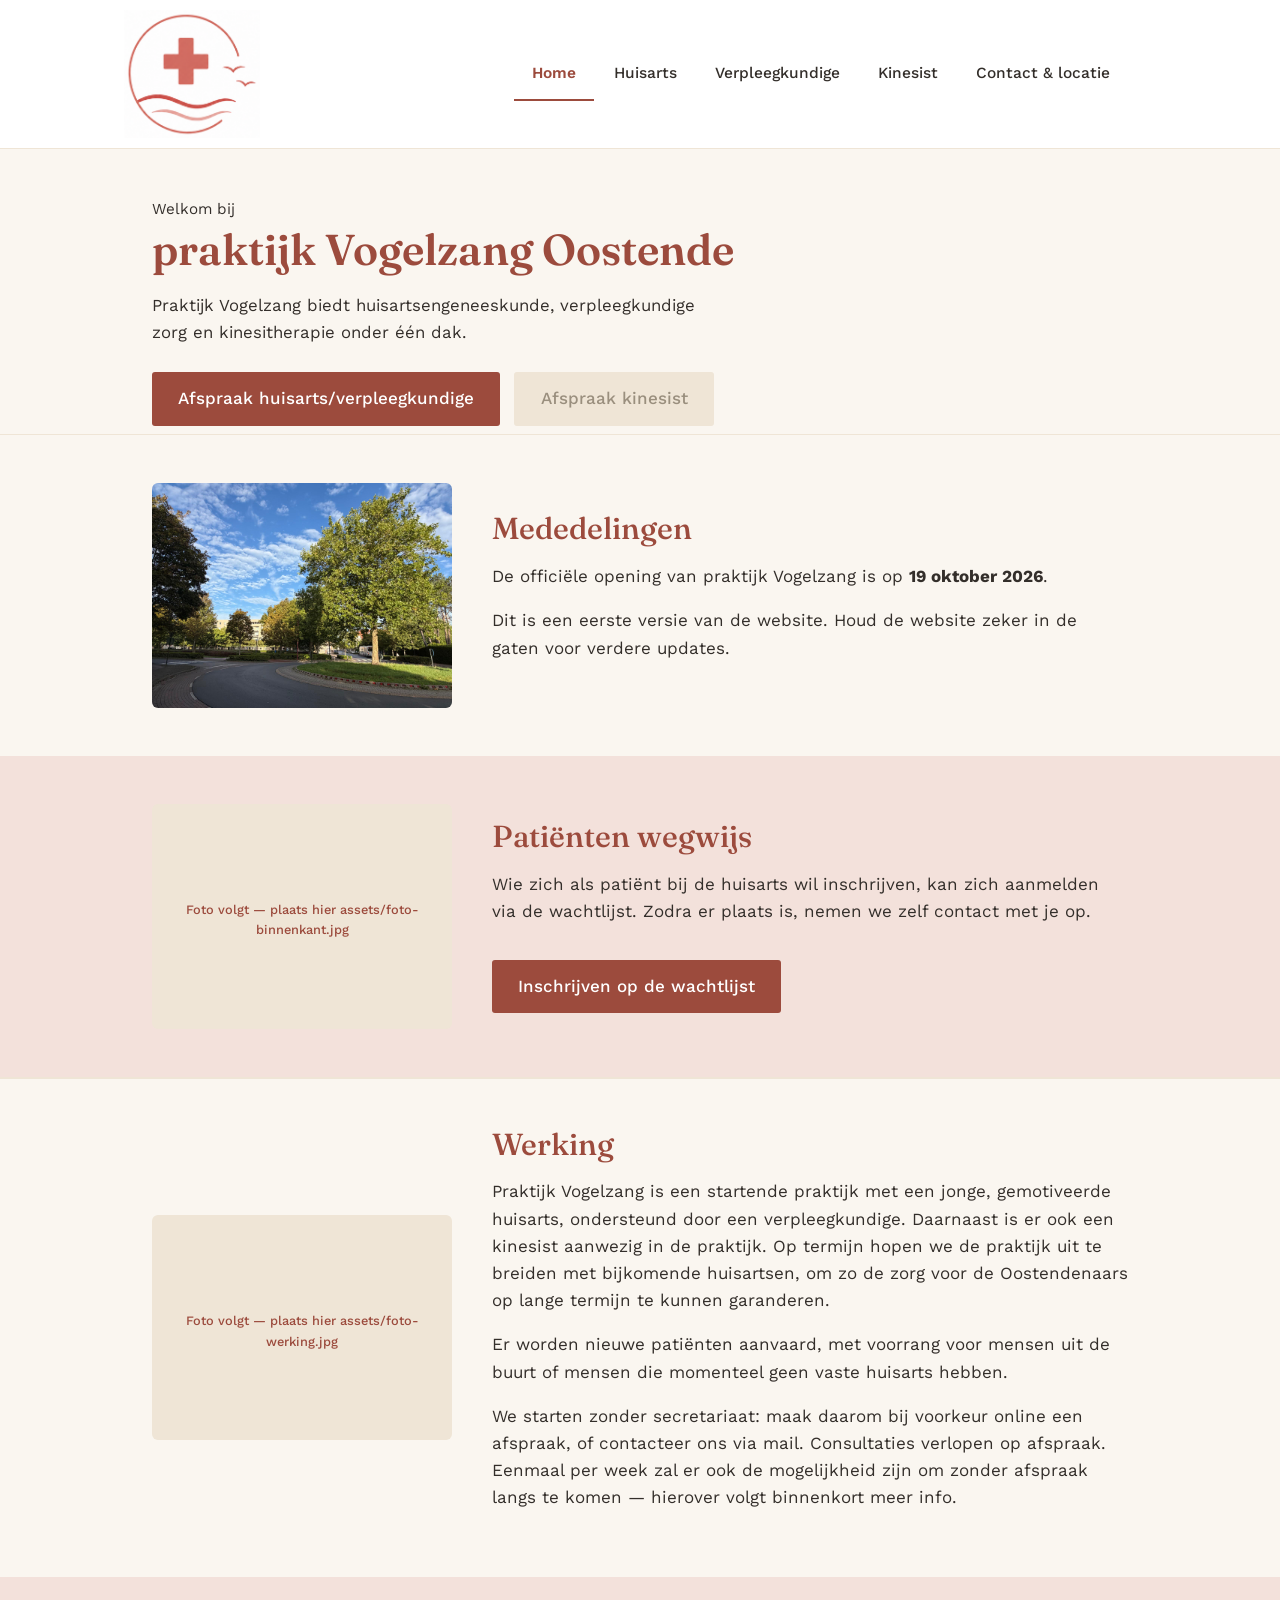
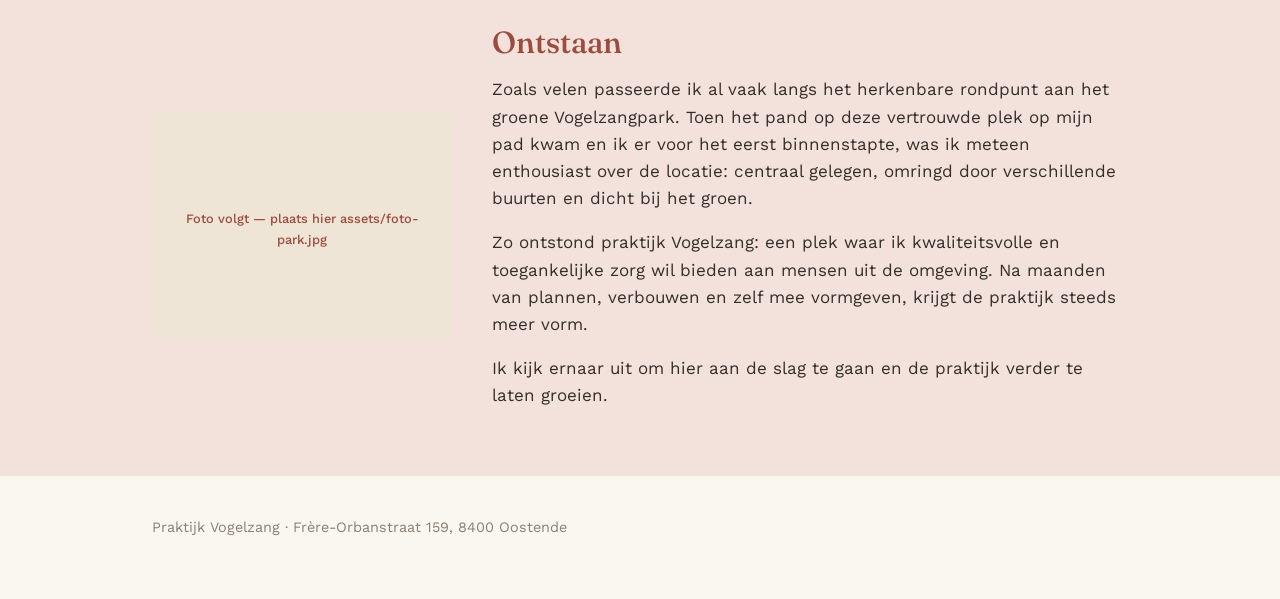
==== index.html @ 288dbfa9 "Add files via upload" ====
<!DOCTYPE html>
<html lang="nl">
<head>
<meta charset="UTF-8">
<meta name="viewport" content="width=device-width, initial-scale=1.0">
<title>Praktijk Vogelzang — Huisartsenpraktijk Oostende</title>
<meta name="description" content="Praktijk Vogelzang in Oostende: huisartsenzorg, verpleegkundige zorg en kinesitherapie onder één dak.">
<link rel="stylesheet" href="style.css">
<script type="application/ld+json">
{
  "@context": "https://schema.org",
  "@type": "MedicalBusiness",
  "name": "Praktijk Vogelzang",
  "image": "https://praktijkvogelzangoostende.be/assets/logo-full.png",
  "url": "https://praktijkvogelzangoostende.be/",
  "telephone": "",
  "email": "info@praktijkvogelzang.be",
  "address": {
    "@type": "PostalAddress",
    "streetAddress": "Frère-Orbanstraat 159",
    "addressLocality": "Oostende",
    "postalCode": "8400",
    "addressCountry": "BE"
  },
  "medicalSpecialty": ["Huisarts", "Verpleegkundige zorg", "Kinesitherapie"],
  "areaServed": "Oostende",
  "availableService": [
    { "@type": "MedicalProcedure", "name": "Bloedafname / prikpost" },
    { "@type": "MedicalProcedure", "name": "Wondzorg" },
    { "@type": "MedicalProcedure", "name": "Vaccinatie" },
    { "@type": "MedicalTherapy", "name": "Kinesitherapie" }
  ]
}
</script>
</head>
<body>
<a href="#main" class="skip-link">Ga naar inhoud</a>

<header class="site-header">
  <div class="wrap brand-row">
    <a href="index.html" class="brand">
      <img src="assets/logo-icon.png" alt="praktijk Vogelzang">
    </a>
    <nav class="tabs" aria-label="Hoofdnavigatie">
      <a href="index.html" aria-current="page">Home</a>
      <a href="huisartsen.html">Huisarts</a>
      <a href="verpleegkundige.html">Verpleegkundige</a>
      <a href="kinesist.html">Kinesist</a>
      <a href="contact.html">Contact &amp; locatie</a>
    </nav>
  </div>
</header>

<main id="main">
  <div class="wrap">
    <div class="hero-simple">
      <p class="eyebrow">Welkom bij</p>
      <h1>praktijk Vogelzang Oostende</h1>
      <p>Praktijk Vogelzang biedt huisartsengeneeskunde, verpleegkundige zorg en kinesitherapie onder één dak.</p>
      <div class="hero-actions">
        <a href="https://www.mtc-it4.be/patient/index.html#/appointments/day/bjNkcWkyQmFRMkpDVTRFNndleFgzRCtBOWJHSWFZQU80VnBoanJqOXh5WFhzWGZHTC9QZFIzVGVxSWNkZ1JhNw==" target="_blank" rel="noopener noreferrer" class="btn">Afspraak huisarts/verpleegkundige</a>
        <a href="#" class="btn disabled">Afspraak kinesist</a>
      </div>
    </div>
  </div>

  <section class="block">
    <div class="wrap section-photo-row">
      <figure class="photo-placeholder section-photo">
        <img src="assets/foto-buitenkant.jpg" alt="Omgeving van praktijk Vogelzang in Oostende" onerror="this.parentElement.classList.add('empty'); this.parentElement.innerHTML='Foto volgt — plaats hier assets/foto-buitenkant.jpg';">
      </figure>
      <div>
        <h2>Mededelingen</h2>
        <p>De officiële opening van praktijk Vogelzang is op <strong>19 oktober 2026</strong>.</p>
        <p>Dit is een eerste versie van de website. Houd de website zeker in de gaten voor verdere updates.</p>
      </div>
    </div>
  </section>

  <section class="block tinted">
    <div class="wrap section-photo-row">
      <figure class="photo-placeholder section-photo">
        <img src="assets/foto-binnenkant.jpg" alt="Binnenkant van praktijk Vogelzang" onerror="this.style.display='none'; this.parentElement.classList.add('empty'); this.nextElementSibling.textContent='Foto volgt — plaats hier assets/foto-binnenkant.jpg';">
        <figcaption>Binnenkant praktijk</figcaption>
      </figure>
      <div>
        <h2>Patiënten wegwijs</h2>
        <p>Wie zich als patiënt bij de huisarts wil inschrijven, kan zich aanmelden via de wachtlijst. Zodra er plaats is, nemen we zelf contact met je op.</p>
        <a href="https://docs.google.com/forms/d/11a25Ct7QXpqbmPDGZxEtKywZG5CPZWlmHMWOwdE1LDw/viewform" target="_blank" rel="noopener noreferrer" class="btn">Inschrijven op de wachtlijst</a>
      </div>
    </div>
  </section>

  <section class="block">
    <div class="wrap section-photo-row">
      <figure class="photo-placeholder section-photo">
        <img src="assets/foto-werking.jpg" alt="Praktijk Vogelzang aan het werk" onerror="this.style.display='none'; this.parentElement.classList.add('empty'); this.nextElementSibling.textContent='Foto volgt — plaats hier assets/foto-werking.jpg';">
        <figcaption>Werking</figcaption>
      </figure>
      <div>
        <h2>Werking</h2>
        <p>Praktijk Vogelzang is een startende praktijk met een jonge, gemotiveerde huisarts, ondersteund door een verpleegkundige. Daarnaast is er ook een kinesist aanwezig in de praktijk. Op termijn hopen we de praktijk uit te breiden met bijkomende huisartsen, om zo de zorg voor de Oostendenaars op lange termijn te kunnen garanderen.</p>
        <p>Er worden nieuwe patiënten aanvaard, met voorrang voor mensen uit de buurt of mensen die momenteel geen vaste huisarts hebben.</p>
        <p>We starten zonder secretariaat: maak daarom bij voorkeur online een afspraak, of contacteer ons via mail. Consultaties verlopen op afspraak. Eenmaal per week zal er ook de mogelijkheid zijn om zonder afspraak langs te komen — hierover volgt binnenkort meer info.</p>
      </div>
    </div>
  </section>

  <section class="block tinted">
    <div class="wrap section-photo-row">
      <figure class="photo-placeholder section-photo">
        <img src="assets/foto-park.jpg" alt="Het park nabij praktijk Vogelzang" onerror="this.style.display='none'; this.parentElement.classList.add('empty'); this.nextElementSibling.textContent='Foto volgt — plaats hier assets/foto-park.jpg';">
        <figcaption>Park</figcaption>
      </figure>
      <div>
        <h2>Ontstaan</h2>
        <p>Zoals velen passeerde ik al vaak langs het herkenbare rondpunt aan het groene Vogelzangpark. Toen het pand op deze vertrouwde plek op mijn pad kwam en ik er voor het eerst binnenstapte, was ik meteen enthousiast over de locatie: centraal gelegen, omringd door verschillende buurten en dicht bij het groen.</p>
        <p>Zo ontstond praktijk Vogelzang: een plek waar ik kwaliteitsvolle en toegankelijke zorg wil bieden aan mensen uit de omgeving. Na maanden van plannen, verbouwen en zelf mee vormgeven, krijgt de praktijk steeds meer vorm.</p>
        <p>Ik kijk ernaar uit om hier aan de slag te gaan en de praktijk verder te laten groeien.</p>
      </div>
    </div>
  </section>
</main>

<footer>
  <div class="wrap">
    Praktijk Vogelzang · Frère-Orbanstraat 159, 8400 Oostende
  </div>
</footer>

</body>
</html>
---- style.css ----
@import url('https://fonts.googleapis.com/css2?family=Fraunces:opsz,wght@9..144,400;9..144,500;9..144,600&family=Work+Sans:wght@400;500;600&display=swap');

:root {
  --ink: #332E2A;
  --white: #FFFFFF;
  --sand: #FAF6F0;
  --sand-deep: #EFE5D6;
  --blush: #F3E1DB;
  --red: #C1604F;
  --red-deep: #9C4B3D;
  --max-width: 780px;
}

* { box-sizing: border-box; }

html { scroll-behavior: smooth; }

body {
  margin: 0;
  background: var(--sand);
  color: var(--ink);
  font-family: 'Work Sans', sans-serif;
  font-size: 17px;
  line-height: 1.6;
}

h1, h2, h3 {
  font-family: 'Fraunces', serif;
  font-weight: 500;
  line-height: 1.15;
  margin: 0 0 0.5em 0;
  color: var(--red-deep);
}

h1 { font-size: clamp(2.1rem, 4vw, 3rem); font-weight: 600; }
h2 { font-size: clamp(1.5rem, 3vw, 1.9rem); }
h3 { font-size: 1.15rem; font-weight: 600; font-family: 'Work Sans', sans-serif; color: var(--ink); }

p { max-width: none; }

a { color: var(--red-deep); }

.wrap {
  max-width: 1040px;
  margin: 0 auto;
  padding: 0 32px;
}

.skip-link {
  position: absolute;
  left: -999px;
  top: 0;
  background: var(--red-deep);
  color: var(--white);
  padding: 12px 20px;
  z-index: 100;
}
.skip-link:focus { left: 16px; top: 16px; }

header.site-header {
  padding: 10px 0 0 0;
  background: var(--white);
  border-bottom: 1px solid var(--sand-deep);
}

.brand-row {
  display: flex;
  align-items: center;
  justify-content: space-between;
  gap: 24px;
  padding-bottom: 10px;
  padding-left: 8px;
  flex-wrap: wrap;
}

.brand {
  display: flex;
  align-items: center;
  gap: 12px;
  text-decoration: none;
}

.brand img { display: block; height: 128px; width: auto; margin-left: -4px; }

nav.tabs {
  display: flex;
  gap: 2px;
  overflow-x: auto;
}

nav.tabs a {
  text-decoration: none;
  color: var(--ink);
  font-size: 0.97rem;
  font-weight: 500;
  padding: 14px 18px;
  border-bottom: 2px solid transparent;
  white-space: nowrap;
  transition: border-color 0.15s ease, color 0.15s ease;
}

nav.tabs a:hover,
nav.tabs a:focus-visible {
  color: var(--red-deep);
  border-bottom-color: var(--red);
}

nav.tabs a[aria-current="page"] {
  color: var(--red-deep);
  border-bottom-color: var(--red-deep);
  font-weight: 600;
}

.hero {
  padding: 40px 0 8px 0;
}

.hero p.lede {
  font-size: 1.15rem;
  color: var(--red-deep);
  max-width: 58ch;
}

.hero-simple {
  padding: 48px 0 8px 0;
  max-width: 760px;
}
.hero-simple .eyebrow {
  margin: 0 0 4px 0;
  font-size: 0.95rem;
  color: var(--ink);
}
.hero-simple h1 {
  font-size: clamp(1.9rem, 4vw, 2.7rem);
  margin-bottom: 14px;
  white-space: nowrap;
}
.hero-simple p:not(.eyebrow) {
  color: var(--ink);
  font-size: 1.05rem;
  max-width: 58ch;
}
@media (max-width: 560px) {
  .hero-simple h1 { white-space: normal; }
}
.hero-actions {
  display: flex;
  gap: 14px;
  flex-wrap: wrap;
  margin-top: 8px;
}
.hero-actions .btn {
  margin-top: 10px;
  min-width: 200px;
  text-align: center;
}

.section-photo-row {
  display: grid;
  grid-template-columns: 300px 1fr;
  gap: 40px;
  align-items: center;
}
.section-photo {
  width: 100%;
  aspect-ratio: 4 / 3;
}
@media (max-width: 760px) {
  .section-photo-row { grid-template-columns: 1fr; }
  .section-photo { max-width: 320px; }
}

.photo-row {
  display: grid;
  grid-template-columns: repeat(3, 1fr);
  gap: 20px;
  margin: 32px 0 40px 0;
}
@media (max-width: 640px) {
  .photo-row { grid-template-columns: 1fr; }
}

.photo-placeholder {
  margin: 0;
  aspect-ratio: 4 / 3;
  background: var(--sand-deep);
  border-radius: 6px;
  overflow: hidden;
  position: relative;
}
.photo-placeholder img {
  width: 100%;
  height: 100%;
  object-fit: cover;
  display: block;
}
.photo-placeholder.empty {
  display: flex;
  align-items: center;
  justify-content: center;
  color: #9A8F7E;
  font-size: 0.85rem;
  text-align: center;
  padding: 16px;
}
.photo-placeholder figcaption {
  position: absolute;
  left: 10px;
  bottom: 10px;
  background: rgba(255,255,255,0.9);
  color: var(--red-deep);
  font-size: 0.8rem;
  font-weight: 500;
  padding: 4px 10px;
  border-radius: 3px;
}
.photo-placeholder.empty figcaption {
  position: static;
  background: none;
  padding: 0;
  margin-top: 8px;
}

.btn-outline {
  background: transparent;
  color: var(--red-deep);
  border: 1.5px solid var(--red-deep);
}
.btn-outline:hover, .btn-outline:focus-visible { background: var(--blush); }

.care-row {
  display: grid;
  grid-template-columns: 2.2fr 1fr;
  gap: 32px;
  margin-top: 24px;
  align-items: start;
}
@media (max-width: 860px) {
  .care-row { grid-template-columns: 1fr; }
}

.care-cards {
  display: grid;
  grid-template-columns: repeat(3, 1fr);
  gap: 20px;
}
@media (max-width: 640px) {
  .care-cards { grid-template-columns: 1fr; }
}

.care-card {
  display: block;
  text-decoration: none;
  color: var(--ink);
  background: var(--white);
  border: 1px solid var(--sand-deep);
  border-radius: 6px;
  padding: 22px;
  transition: border-color 0.15s ease;
}
.care-card:hover, .care-card:focus-visible { border-color: var(--red); }

.care-icon {
  display: inline-flex;
  align-items: center;
  justify-content: center;
  width: 38px;
  height: 38px;
  border-radius: 50%;
  background: var(--blush);
  margin-bottom: 14px;
}

.care-card h3 { color: var(--red-deep); margin-bottom: 6px; }
.care-card p { font-size: 0.92rem; margin: 0 0 12px 0; }

.more-link {
  color: var(--red-deep);
  font-weight: 500;
  font-size: 0.92rem;
  text-decoration: none;
}

.info-panel {
  background: var(--blush);
  border-radius: 6px;
  padding: 24px;
}
.info-panel h3 { color: var(--red-deep); margin-bottom: 14px; }
.info-list {
  list-style: none;
  padding: 0;
  margin: 0 0 16px 0;
  display: grid;
  gap: 10px;
  font-size: 0.92rem;
}

section.block {
  padding: 48px 0;
  border-top: 1px solid var(--sand-deep);
}

section.block.tinted {
  background: var(--blush);
  border-top: none;
  border-bottom: 1px solid var(--sand-deep);
}

.two-col {
  display: grid;
  grid-template-columns: 1.1fr 0.9fr;
  gap: 48px;
  align-items: start;
}

@media (max-width: 720px) {
  .two-col { grid-template-columns: 1fr; }
}

.doctor-row {
  display: grid;
  grid-template-columns: 220px 1fr;
  gap: 48px;
  align-items: start;
}

@media (max-width: 640px) {
  .doctor-row { grid-template-columns: 1fr; }
}

.contact-icon-list {
  list-style: none;
  padding: 0;
  margin: 16px 0 0 0;
  display: grid;
  gap: 10px;
  font-size: 0.92rem;
}
.contact-icon-list li {
  list-style: none;
}
.contact-icon-list a,
.contact-icon-list li > span {
  display: flex;
  align-items: center;
  gap: 8px;
  color: var(--ink);
  text-decoration: none;
}
.contact-icon-list a:hover { color: var(--red-deep); }

.doctors-row {
  display: grid;
  grid-template-columns: 1fr 1fr;
  gap: 28px;
  max-width: 560px;
}
@media (max-width: 560px) {
  .doctors-row { grid-template-columns: 1fr; }
}

.doctor-card { text-align: center; }

.portrait {
  width: 100%;
  max-width: 220px;
  aspect-ratio: 4 / 5;
  background: var(--sand-deep);
  border-radius: 4px;
  display: flex;
  align-items: center;
  justify-content: center;
  color: #9A8F7E;
  font-size: 0.85rem;
  text-align: center;
  padding: 20px;
  overflow: hidden;
}
.portrait img { width: 100%; height: 100%; object-fit: cover; }

.doctor-name {
  margin-top: 12px;
  font-family: 'Fraunces', serif;
  font-weight: 600;
  font-size: 1.05rem;
  color: var(--red-deep);
}

.appt-row { margin-top: 24px; }

.btn {
  display: inline-block;
  background: var(--red-deep);
  color: var(--white);
  text-decoration: none;
  font-weight: 500;
  padding: 13px 26px;
  border-radius: 3px;
  margin-top: 18px;
  transition: background 0.15s ease;
}
.btn:hover, .btn:focus-visible { background: var(--red); }

.btn.disabled {
  background: var(--sand-deep);
  color: #9A8F7E;
  pointer-events: none;
}

ul.task-list {
  list-style: none;
  padding: 0;
  margin: 20px 0 0 0;
  display: grid;
  gap: 12px;
}
ul.task-list li {
  padding-left: 26px;
  position: relative;
}
ul.task-list li::before {
  content: "";
  position: absolute;
  left: 0;
  top: 0.55em;
  width: 8px;
  height: 8px;
  background: var(--red);
  border-radius: 50%;
}

.info-grid {
  display: grid;
  grid-template-columns: 1fr 1fr;
  gap: 32px;
  margin-top: 8px;
}
@media (max-width: 720px) { .info-grid { grid-template-columns: 1fr; } }

.map-frame {
  width: 100%;
  border: 0;
  aspect-ratio: 4/3;
  border-radius: 4px;
}

.access-list {
  list-style: none;
  padding: 0;
  margin: 18px 0 0 0;
  display: grid;
  gap: 10px;
  font-size: 0.97rem;
}

.todo {
  display: inline-block;
  background: var(--blush);
  border: 1px dashed var(--red);
  color: var(--red-deep);
  font-size: 0.85rem;
  padding: 2px 8px;
  border-radius: 3px;
  margin-left: 6px;
}

footer {
  padding: 40px 0 60px 0;
  color: #8A8074;
  font-size: 0.9rem;
}

@media (prefers-reduced-motion: reduce) {
  html { scroll-behavior: auto; }
  * { transition: none !important; }
}

a:focus-visible, button:focus-visible {
  outline: 2px solid var(--red);
  outline-offset: 2px;
}
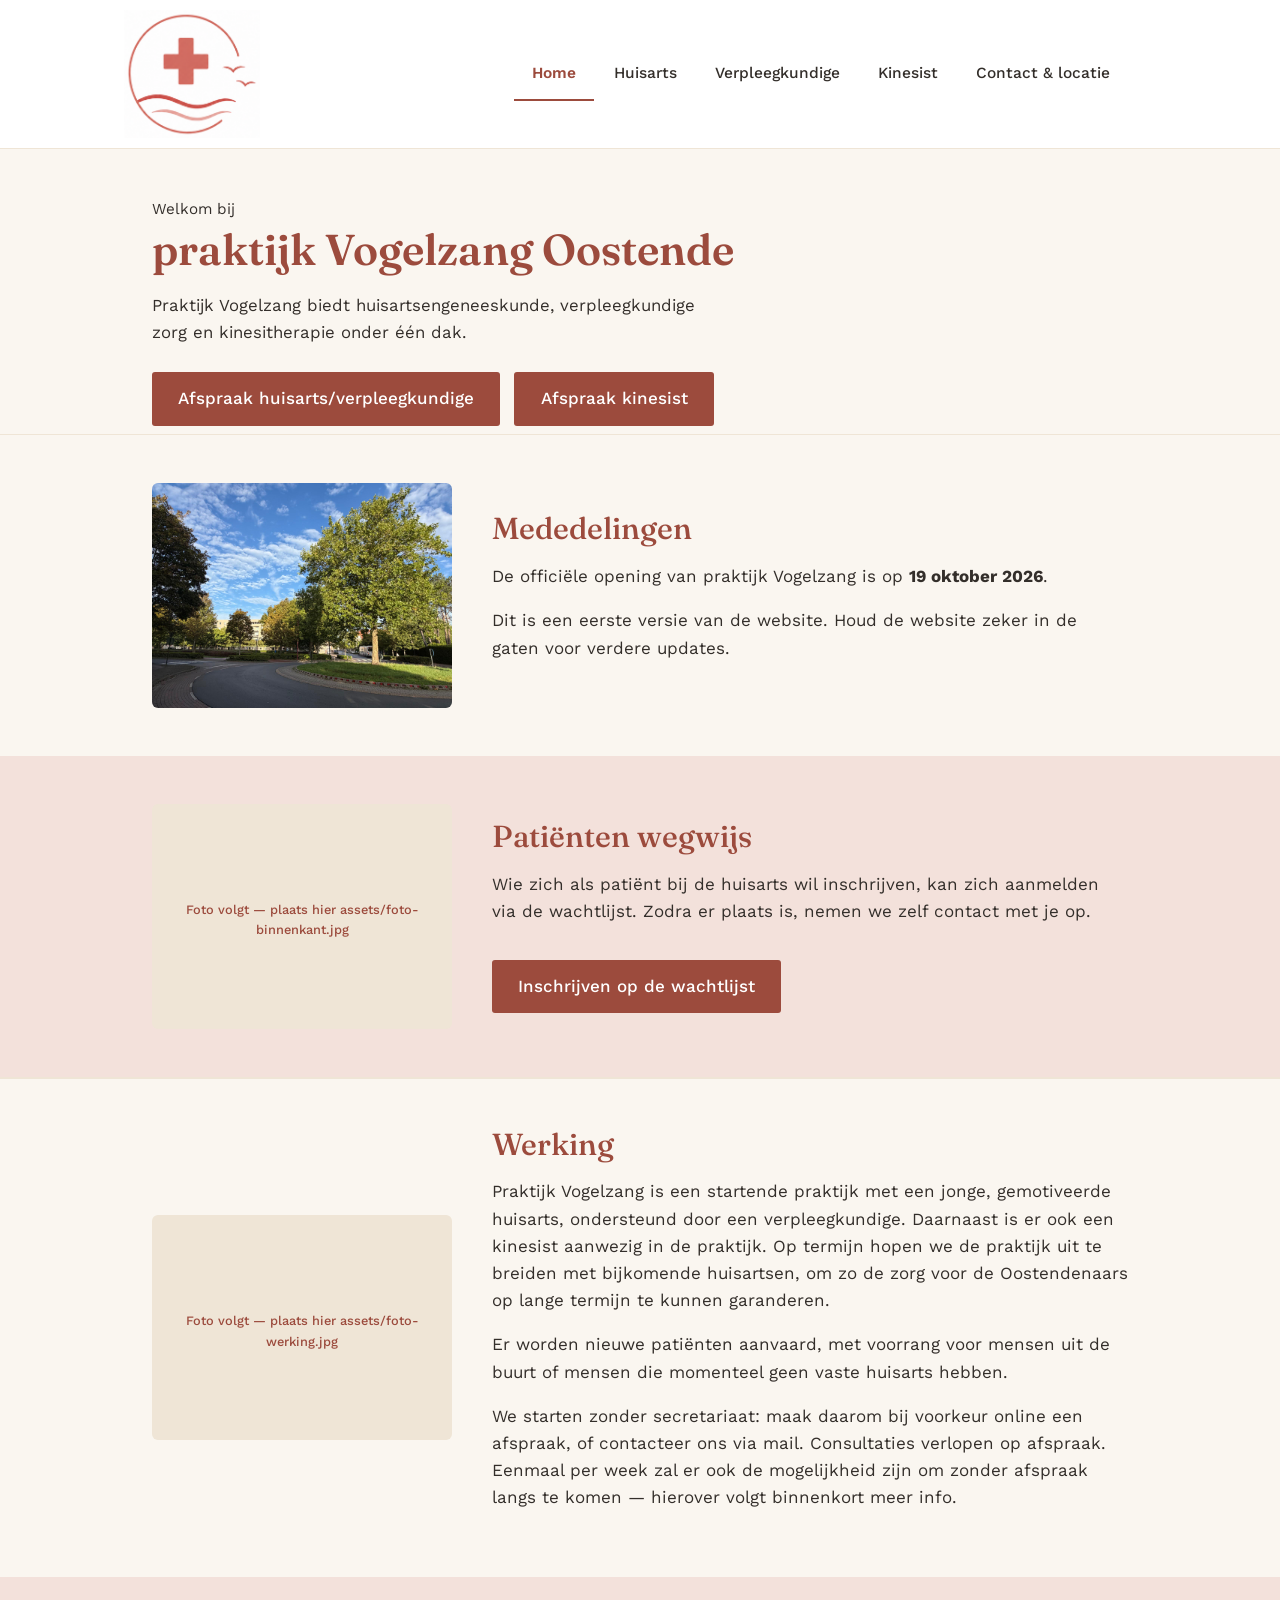
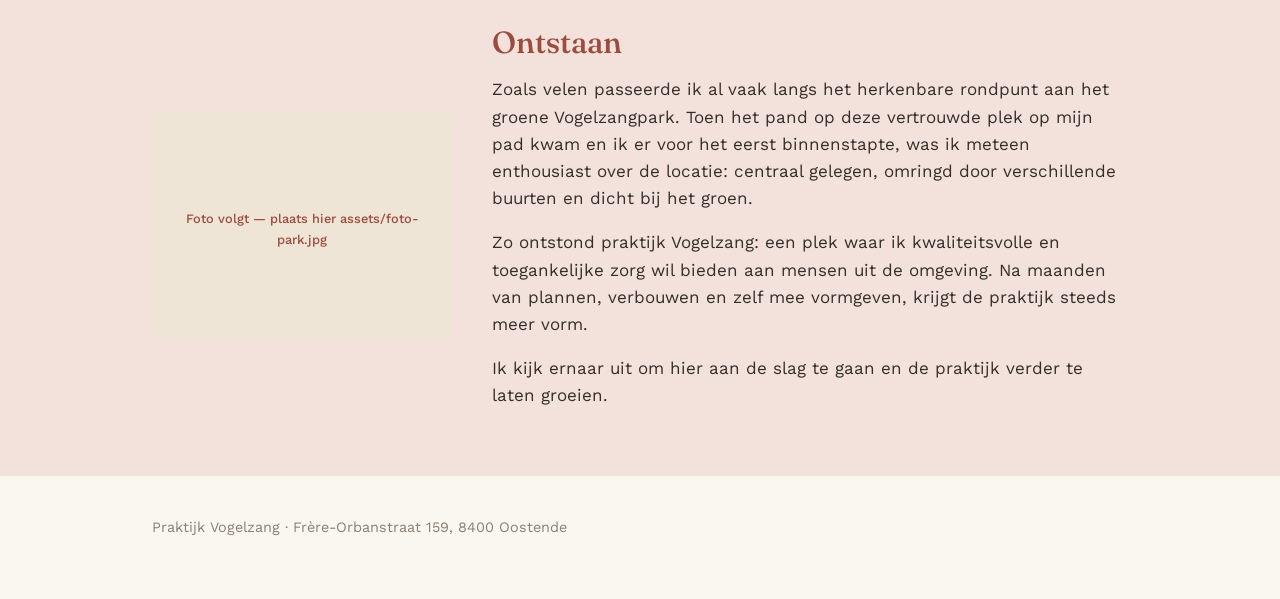
==== commit 731e0fd9: "Add files via upload" ====
--- a/index.html
+++ b/index.html
@@ -59,7 +59,7 @@
       <p>Praktijk Vogelzang biedt huisartsengeneeskunde, verpleegkundige zorg en kinesitherapie onder één dak.</p>
       <div class="hero-actions">
         <a href="https://www.mtc-it4.be/patient/index.html#/appointments/day/bjNkcWkyQmFRMkpDVTRFNndleFgzRCtBOWJHSWFZQU80VnBoanJqOXh5WFhzWGZHTC9QZFIzVGVxSWNkZ1JhNw==" target="_blank" rel="noopener noreferrer" class="btn">Afspraak huisarts/verpleegkundige</a>
-        <a href="#" class="btn disabled">Afspraak kinesist</a>
+        <a href="https://book.crossuite.app/bc1db4c0-a220-497b-a4d1-034b6c6a4b7c" target="_blank" rel="noopener noreferrer" class="btn">Afspraak kinesist</a>
       </div>
     </div>
   </div>
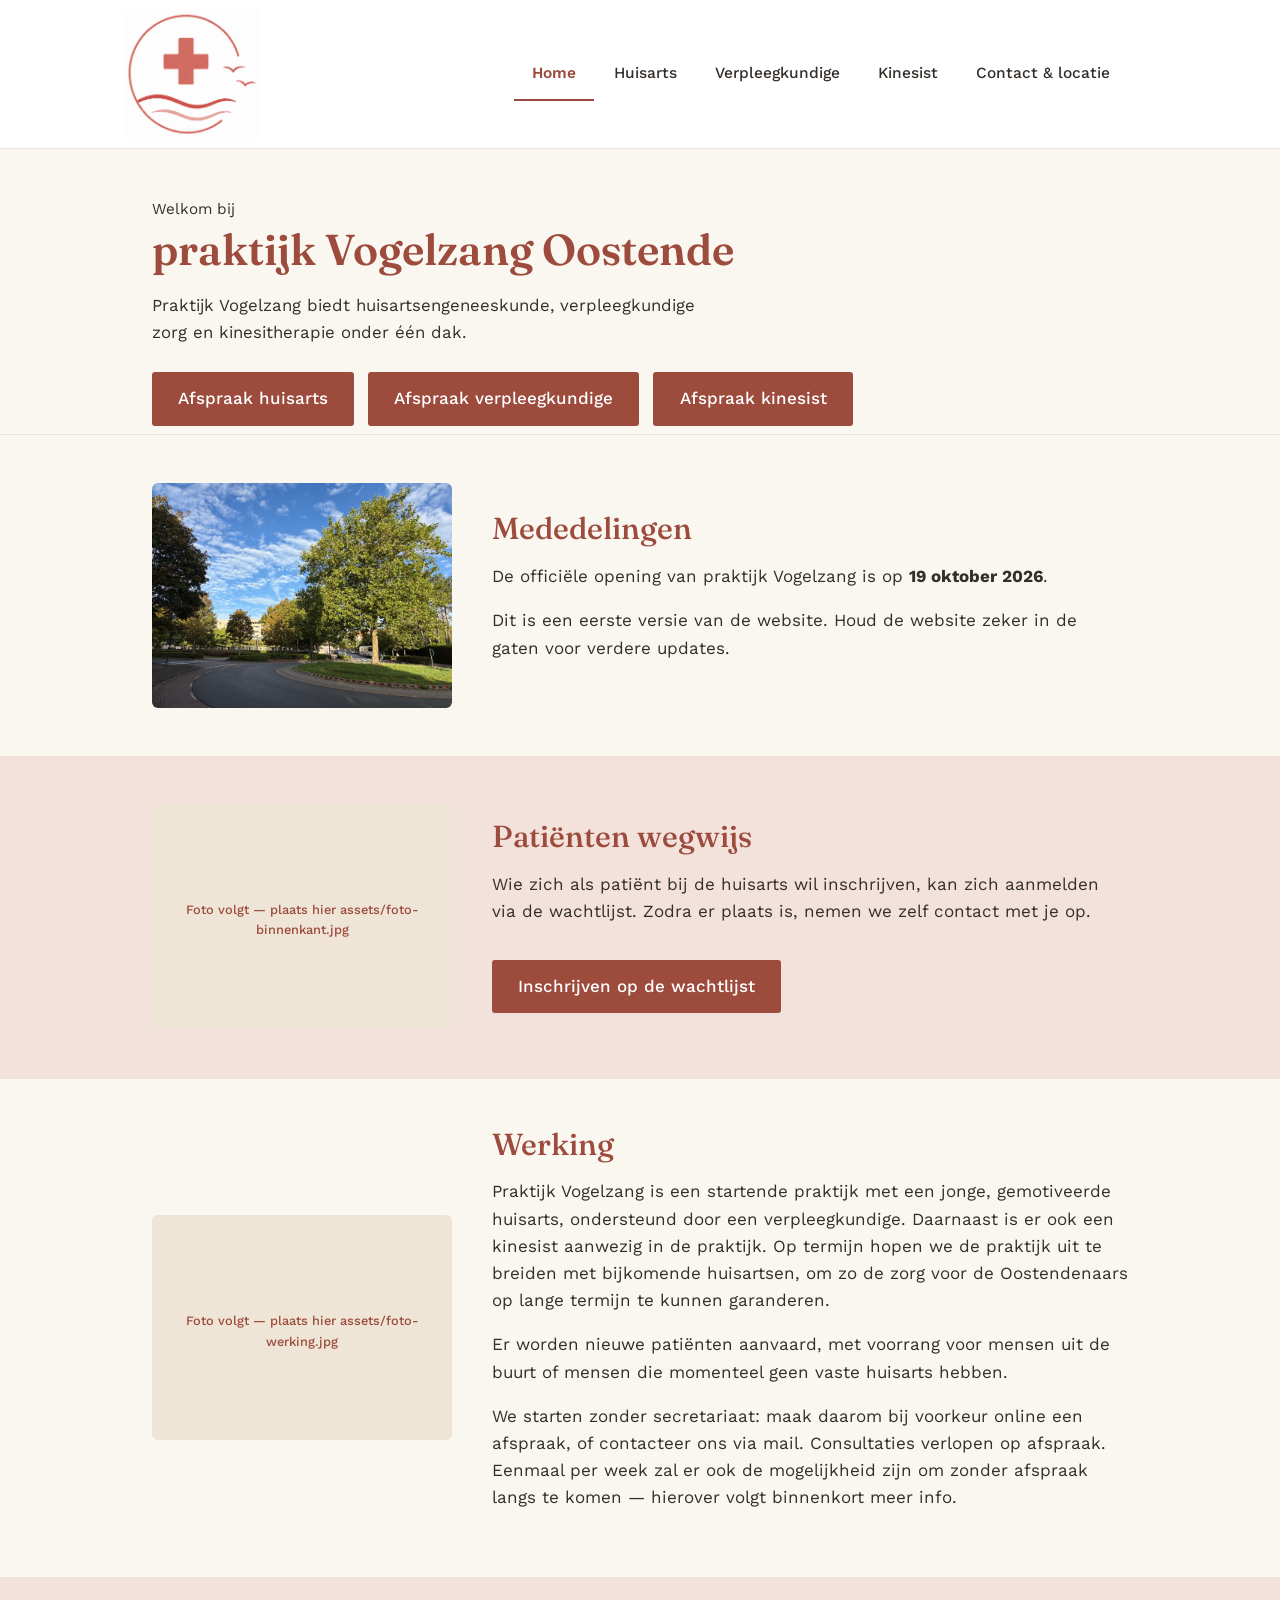
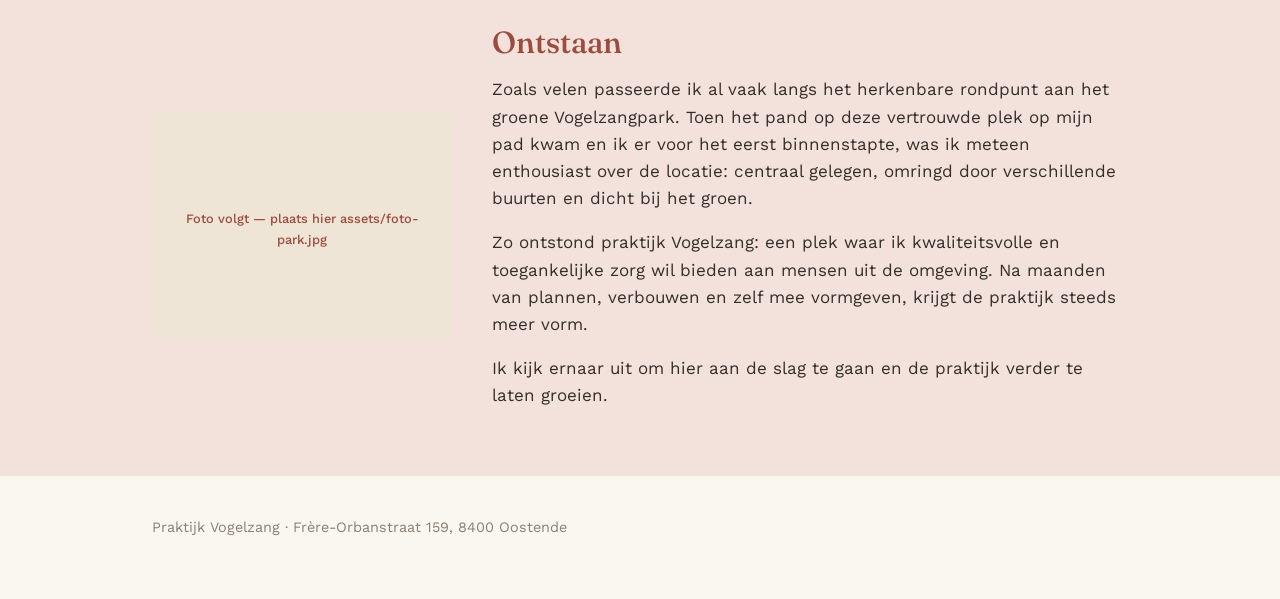
==== commit 851634c5: "Add files via upload" ====
--- a/index.html
+++ b/index.html
@@ -58,7 +58,8 @@
       <h1>praktijk Vogelzang Oostende</h1>
       <p>Praktijk Vogelzang biedt huisartsengeneeskunde, verpleegkundige zorg en kinesitherapie onder één dak.</p>
       <div class="hero-actions">
-        <a href="https://www.mtc-it4.be/patient/index.html#/appointments/day/bjNkcWkyQmFRMkpDVTRFNndleFgzRCtBOWJHSWFZQU80VnBoanJqOXh5WFhzWGZHTC9QZFIzVGVxSWNkZ1JhNw==" target="_blank" rel="noopener noreferrer" class="btn">Afspraak huisarts/verpleegkundige</a>
+        <a href="https://www.mtc-it4.be/patient/index.html#/appointments/day/bjNkcWkyQmFRMkpDVTRFNndleFgzRCtBOWJHSWFZQU80VnBoanJqOXh5WFhzWGZHTC9QZFIzVGVxSWNkZ1JhNw==" target="_blank" rel="noopener noreferrer" class="btn">Afspraak huisarts</a>
+        <a href="https://www.mtc-it4.be/patient/index.html#/appointments/day/bjNkcWkyQmFRMkpDVTRFNndleFgzTlhCYmJKKzFoWERZVDZJaDg4S2FZNXpRTGs5NnhHSUtIcDZmL1VlQXE5dw==" target="_blank" rel="noopener noreferrer" class="btn">Afspraak verpleegkundige</a>
         <a href="https://book.crossuite.app/bc1db4c0-a220-497b-a4d1-034b6c6a4b7c" target="_blank" rel="noopener noreferrer" class="btn">Afspraak kinesist</a>
       </div>
     </div>
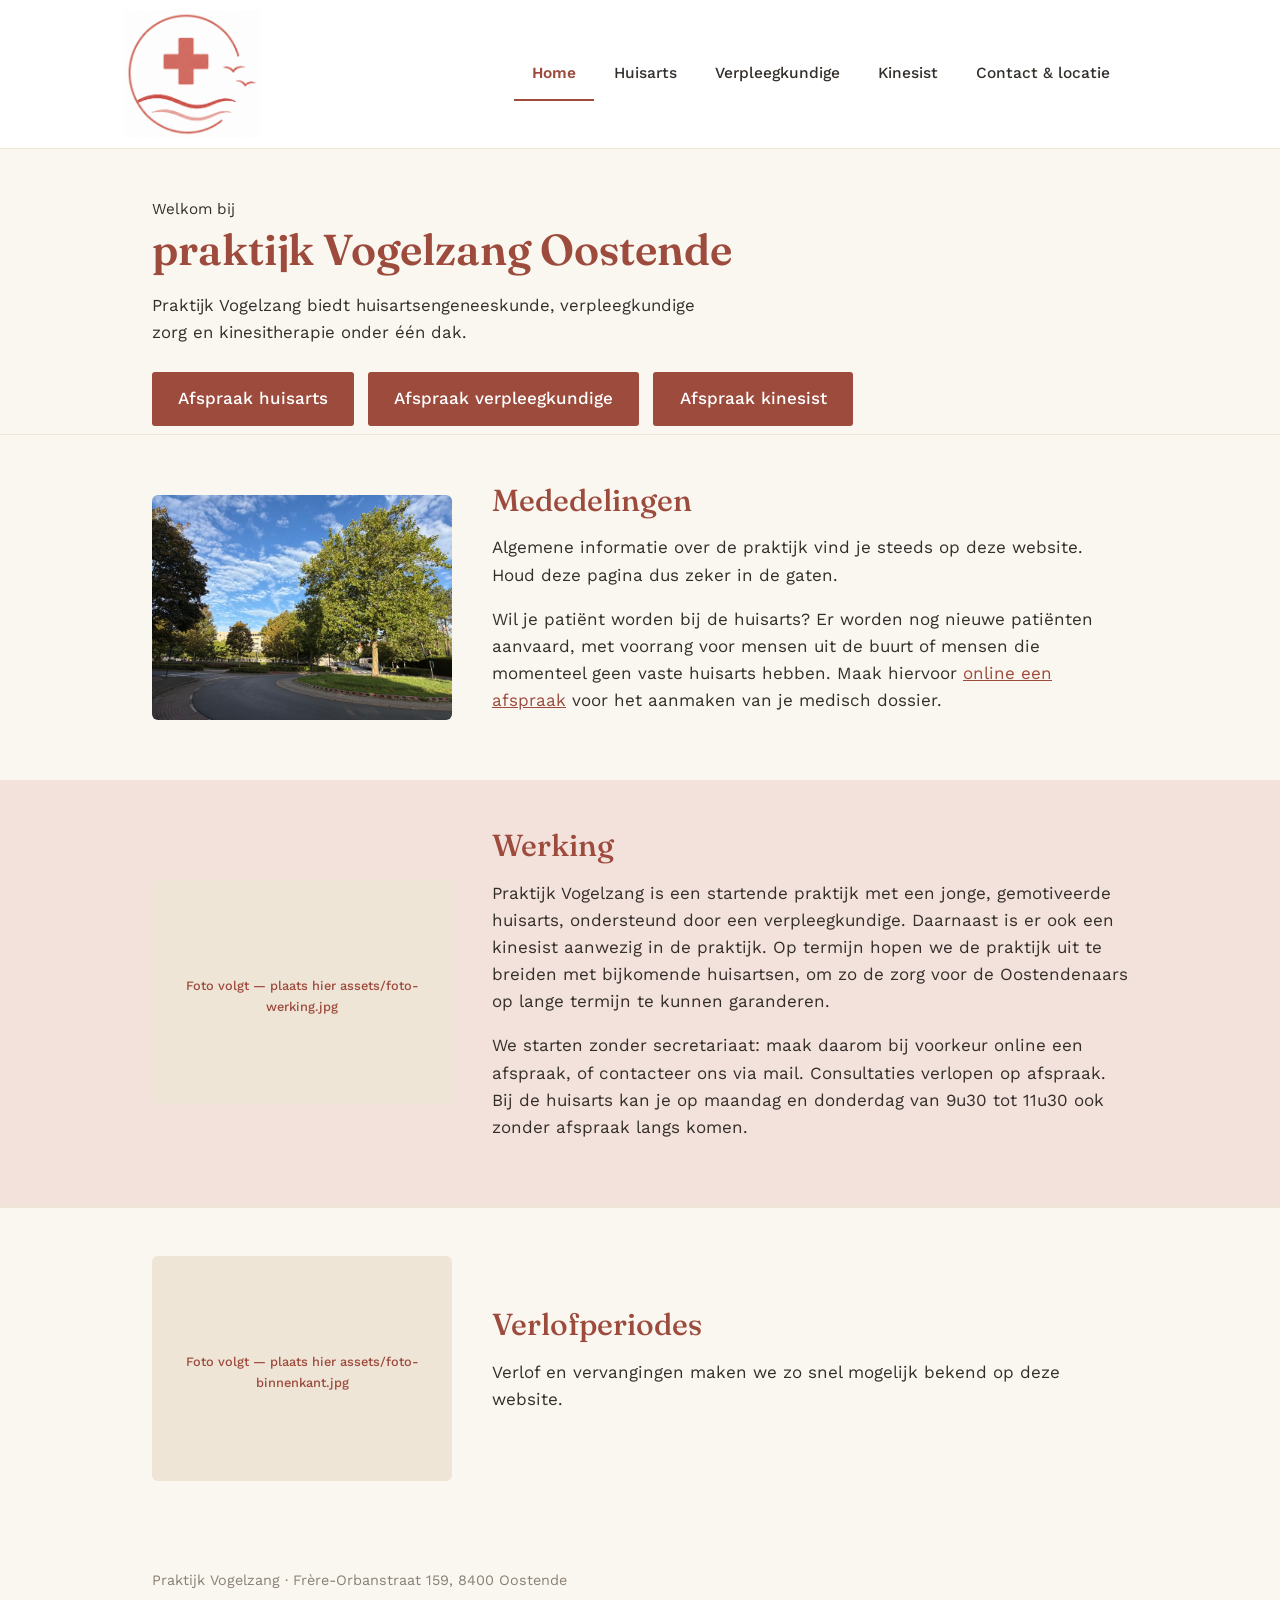
==== commit 1a6e9828: "Add files via upload" ====
--- a/index.html
+++ b/index.html
@@ -72,27 +72,13 @@
       </figure>
       <div>
         <h2>Mededelingen</h2>
-        <p>De officiële opening van praktijk Vogelzang is op <strong>19 oktober 2026</strong>.</p>
-        <p>Dit is een eerste versie van de website. Houd de website zeker in de gaten voor verdere updates.</p>
+        <p>Algemene informatie over de praktijk vind je steeds op deze website. Houd deze pagina dus zeker in de gaten.</p>
+        <p>Wil je patiënt worden bij de huisarts? Er worden nog nieuwe patiënten aanvaard, met voorrang voor mensen uit de buurt of mensen die momenteel geen vaste huisarts hebben. Maak hiervoor <a href="https://www.mtc-it4.be/patient/index.html#/appointments/day/bjNkcWkyQmFRMkpDVTRFNndleFgzRCtBOWJHSWFZQU80VnBoanJqOXh5WFhzWGZHTC9QZFIzVGVxSWNkZ1JhNw==" target="_blank" rel="noopener noreferrer">online een afspraak</a> voor het aanmaken van je medisch dossier.</p>
       </div>
     </div>
   </section>
 
   <section class="block tinted">
-    <div class="wrap section-photo-row">
-      <figure class="photo-placeholder section-photo">
-        <img src="assets/foto-binnenkant.jpg" alt="Binnenkant van praktijk Vogelzang" onerror="this.style.display='none'; this.parentElement.classList.add('empty'); this.nextElementSibling.textContent='Foto volgt — plaats hier assets/foto-binnenkant.jpg';">
-        <figcaption>Binnenkant praktijk</figcaption>
-      </figure>
-      <div>
-        <h2>Patiënten wegwijs</h2>
-        <p>Wie zich als patiënt bij de huisarts wil inschrijven, kan zich aanmelden via de wachtlijst. Zodra er plaats is, nemen we zelf contact met je op.</p>
-        <a href="https://docs.google.com/forms/d/11a25Ct7QXpqbmPDGZxEtKywZG5CPZWlmHMWOwdE1LDw/viewform" target="_blank" rel="noopener noreferrer" class="btn">Inschrijven op de wachtlijst</a>
-      </div>
-    </div>
-  </section>
-
-  <section class="block">
     <div class="wrap section-photo-row">
       <figure class="photo-placeholder section-photo">
         <img src="assets/foto-werking.jpg" alt="Praktijk Vogelzang aan het werk" onerror="this.style.display='none'; this.parentElement.classList.add('empty'); this.nextElementSibling.textContent='Foto volgt — plaats hier assets/foto-werking.jpg';">
@@ -101,23 +87,20 @@
       <div>
         <h2>Werking</h2>
         <p>Praktijk Vogelzang is een startende praktijk met een jonge, gemotiveerde huisarts, ondersteund door een verpleegkundige. Daarnaast is er ook een kinesist aanwezig in de praktijk. Op termijn hopen we de praktijk uit te breiden met bijkomende huisartsen, om zo de zorg voor de Oostendenaars op lange termijn te kunnen garanderen.</p>
-        <p>Er worden nieuwe patiënten aanvaard, met voorrang voor mensen uit de buurt of mensen die momenteel geen vaste huisarts hebben.</p>
-        <p>We starten zonder secretariaat: maak daarom bij voorkeur online een afspraak, of contacteer ons via mail. Consultaties verlopen op afspraak. Eenmaal per week zal er ook de mogelijkheid zijn om zonder afspraak langs te komen — hierover volgt binnenkort meer info.</p>
+        <p>We starten zonder secretariaat: maak daarom bij voorkeur online een afspraak, of contacteer ons via mail. Consultaties verlopen op afspraak. Bij de huisarts kan je op maandag en donderdag van 9u30 tot 11u30 ook zonder afspraak langs komen.</p>
       </div>
     </div>
   </section>
 
-  <section class="block tinted">
+  <section class="block">
     <div class="wrap section-photo-row">
       <figure class="photo-placeholder section-photo">
-        <img src="assets/foto-park.jpg" alt="Het park nabij praktijk Vogelzang" onerror="this.style.display='none'; this.parentElement.classList.add('empty'); this.nextElementSibling.textContent='Foto volgt — plaats hier assets/foto-park.jpg';">
-        <figcaption>Park</figcaption>
+        <img src="assets/foto-binnenkant.jpg" alt="Binnenkant van praktijk Vogelzang" onerror="this.style.display='none'; this.parentElement.classList.add('empty'); this.nextElementSibling.textContent='Foto volgt — plaats hier assets/foto-binnenkant.jpg';">
+        <figcaption>Binnenkant praktijk</figcaption>
       </figure>
       <div>
-        <h2>Ontstaan</h2>
-        <p>Zoals velen passeerde ik al vaak langs het herkenbare rondpunt aan het groene Vogelzangpark. Toen het pand op deze vertrouwde plek op mijn pad kwam en ik er voor het eerst binnenstapte, was ik meteen enthousiast over de locatie: centraal gelegen, omringd door verschillende buurten en dicht bij het groen.</p>
-        <p>Zo ontstond praktijk Vogelzang: een plek waar ik kwaliteitsvolle en toegankelijke zorg wil bieden aan mensen uit de omgeving. Na maanden van plannen, verbouwen en zelf mee vormgeven, krijgt de praktijk steeds meer vorm.</p>
-        <p>Ik kijk ernaar uit om hier aan de slag te gaan en de praktijk verder te laten groeien.</p>
+        <h2>Verlofperiodes</h2>
+        <p>Verlof en vervangingen maken we zo snel mogelijk bekend op deze website.</p>
       </div>
     </div>
   </section>
--- a/style.css
+++ b/style.css
@@ -1,4 +1,8 @@
 @import url('https://fonts.googleapis.com/css2?family=Fraunces:opsz,wght@9..144,400;9..144,500;9..144,600&family=Work+Sans:wght@400;500;600&display=swap');
+
+/* Eigen 'j' met rechte staart (alleen de letter j) */
+@font-face { font-family: 'Fraunces J'; src: url('assets/fonts/fraunces-j-500.woff2') format('woff2'); font-weight: 500; unicode-range: U+006A; font-display: swap; }
+@font-face { font-family: 'Fraunces J'; src: url('assets/fonts/fraunces-j-600.woff2') format('woff2'); font-weight: 600; unicode-range: U+006A; font-display: swap; }
 
 :root {
   --ink: #332E2A;
@@ -25,7 +29,7 @@
 }
 
 h1, h2, h3 {
-  font-family: 'Fraunces', serif;
+  font-family: 'Fraunces J', 'Fraunces', serif;
   font-weight: 500;
   line-height: 1.15;
   margin: 0 0 0.5em 0;
@@ -381,7 +385,7 @@
 
 .doctor-name {
   margin-top: 12px;
-  font-family: 'Fraunces', serif;
+  font-family: 'Fraunces J', 'Fraunces', serif;
   font-weight: 600;
   font-size: 1.05rem;
   color: var(--red-deep);
@@ -480,3 +484,6 @@
   outline: 2px solid var(--red);
   outline-offset: 2px;
 }
+
+.info-grid.contact-grid { grid-template-columns: 1.3fr 0.7fr; }
+@media (max-width: 720px) { .info-grid.contact-grid { grid-template-columns: 1fr; } }
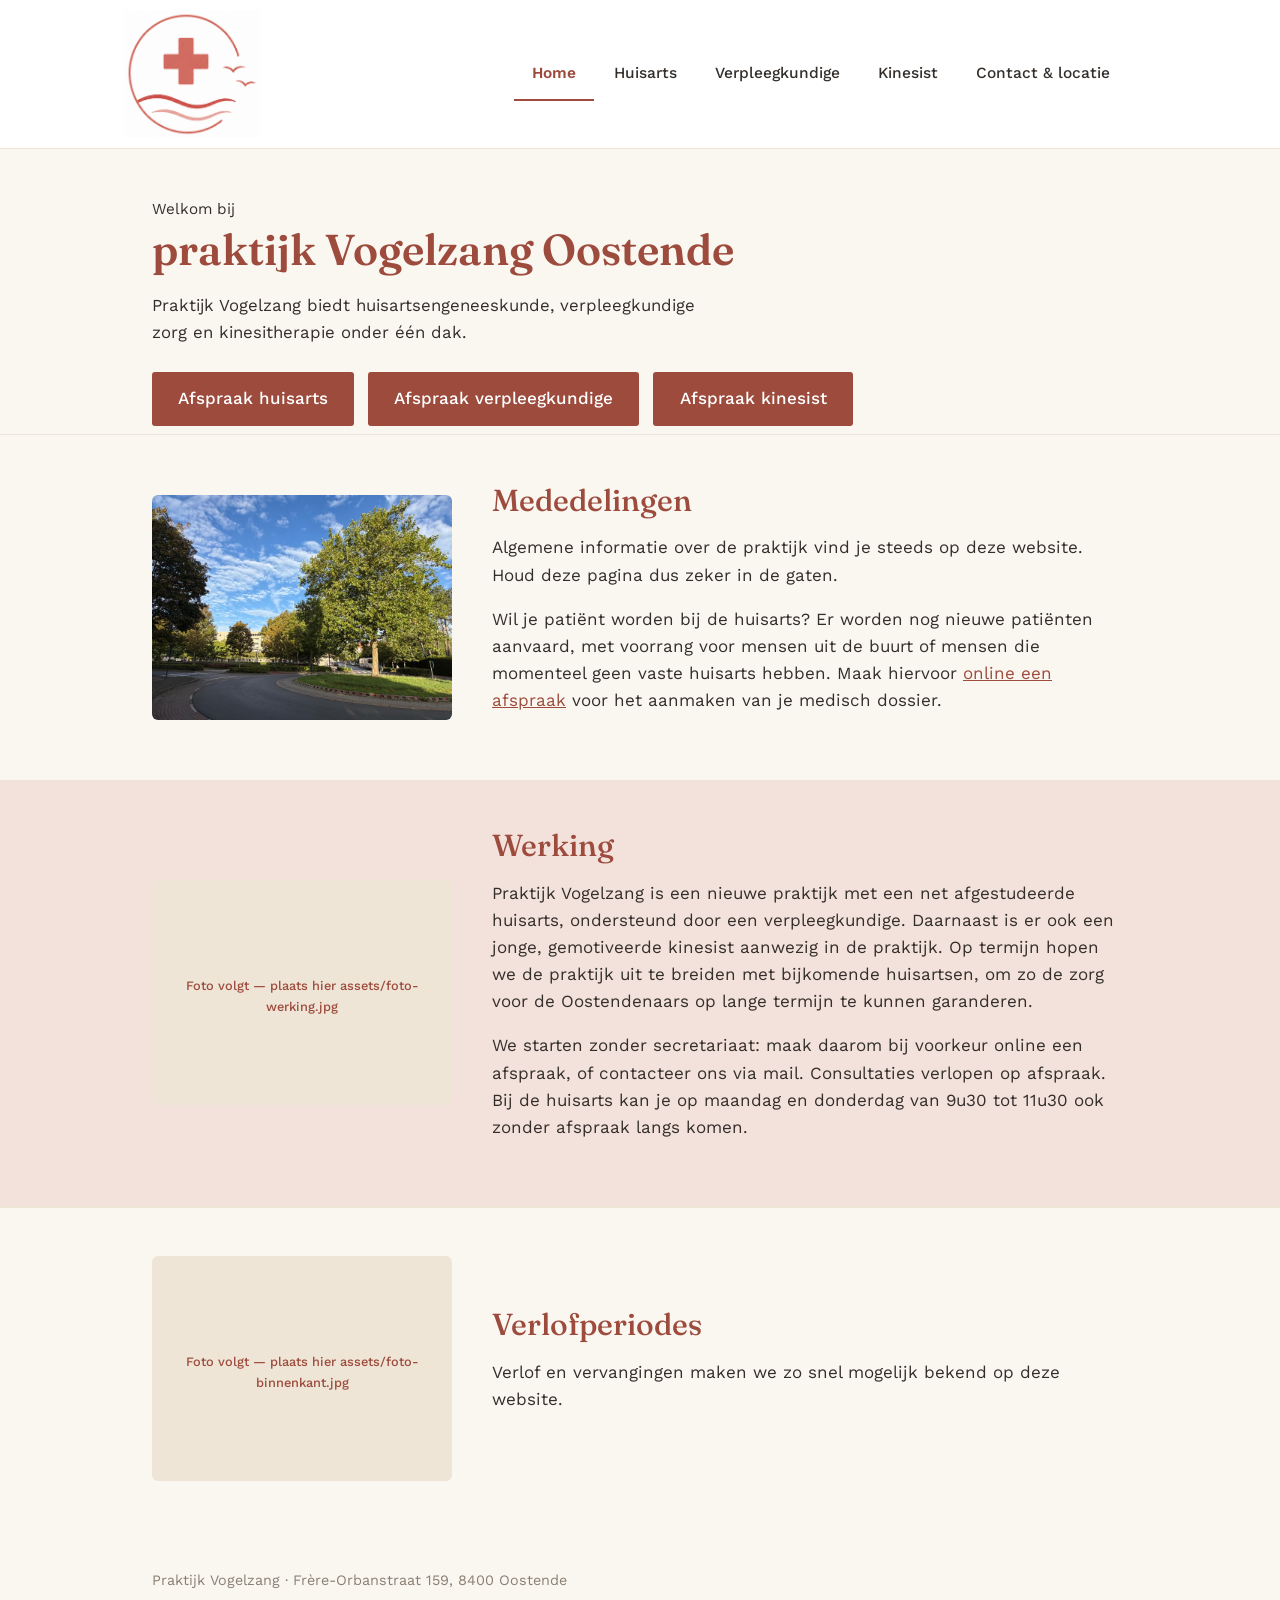
==== commit 1d9ad555: "Add files via upload" ====
--- a/index.html
+++ b/index.html
@@ -86,7 +86,7 @@
       </figure>
       <div>
         <h2>Werking</h2>
-        <p>Praktijk Vogelzang is een startende praktijk met een jonge, gemotiveerde huisarts, ondersteund door een verpleegkundige. Daarnaast is er ook een kinesist aanwezig in de praktijk. Op termijn hopen we de praktijk uit te breiden met bijkomende huisartsen, om zo de zorg voor de Oostendenaars op lange termijn te kunnen garanderen.</p>
+        <p>Praktijk Vogelzang is een nieuwe praktijk met een net afgestudeerde huisarts, ondersteund door een verpleegkundige. Daarnaast is er ook een jonge, gemotiveerde kinesist aanwezig in de praktijk. Op termijn hopen we de praktijk uit te breiden met bijkomende huisartsen, om zo de zorg voor de Oostendenaars op lange termijn te kunnen garanderen.</p>
         <p>We starten zonder secretariaat: maak daarom bij voorkeur online een afspraak, of contacteer ons via mail. Consultaties verlopen op afspraak. Bij de huisarts kan je op maandag en donderdag van 9u30 tot 11u30 ook zonder afspraak langs komen.</p>
       </div>
     </div>
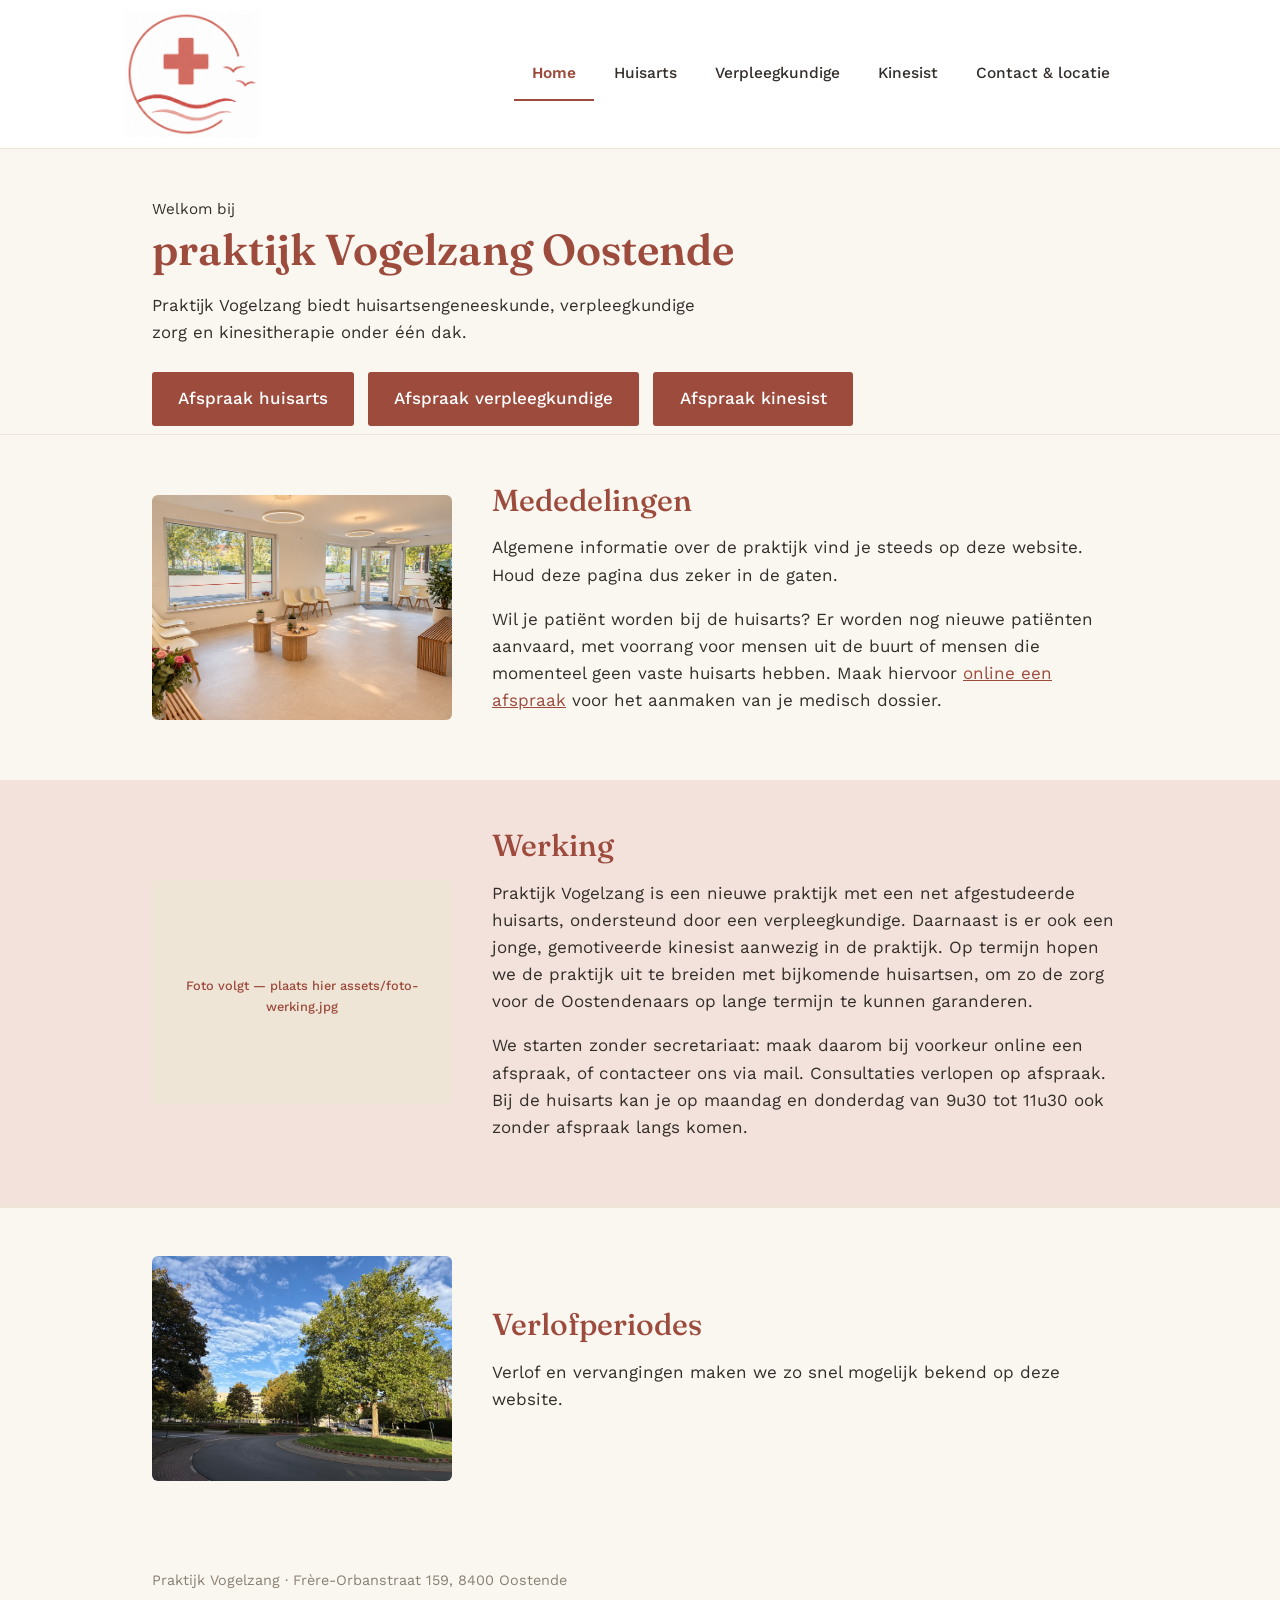
==== commit eda16bcb: "Add files via upload" ====
--- a/index.html
+++ b/index.html
@@ -68,7 +68,7 @@
   <section class="block">
     <div class="wrap section-photo-row">
       <figure class="photo-placeholder section-photo">
-        <img src="assets/foto-buitenkant.jpg" alt="Omgeving van praktijk Vogelzang in Oostende" onerror="this.parentElement.classList.add('empty'); this.parentElement.innerHTML='Foto volgt — plaats hier assets/foto-buitenkant.jpg';">
+        <img src="assets/foto-binnenkant.jpg" alt="Wachtruimte van praktijk Vogelzang" onerror="this.style.display='none'; this.parentElement.classList.add('empty'); this.nextElementSibling.textContent='Foto volgt';">
       </figure>
       <div>
         <h2>Mededelingen</h2>
@@ -95,8 +95,7 @@
   <section class="block">
     <div class="wrap section-photo-row">
       <figure class="photo-placeholder section-photo">
-        <img src="assets/foto-binnenkant.jpg" alt="Binnenkant van praktijk Vogelzang" onerror="this.style.display='none'; this.parentElement.classList.add('empty'); this.nextElementSibling.textContent='Foto volgt — plaats hier assets/foto-binnenkant.jpg';">
-        <figcaption>Binnenkant praktijk</figcaption>
+        <img src="assets/foto-buitenkant.jpg" alt="Omgeving van praktijk Vogelzang in Oostende" onerror="this.parentElement.classList.add('empty'); this.parentElement.innerHTML='Foto volgt — plaats hier assets/foto-buitenkant.jpg';">
       </figure>
       <div>
         <h2>Verlofperiodes</h2>
--- a/style.css
+++ b/style.css
@@ -1,8 +1,5 @@
 @import url('https://fonts.googleapis.com/css2?family=Fraunces:opsz,wght@9..144,400;9..144,500;9..144,600&family=Work+Sans:wght@400;500;600&display=swap');
 
-/* Eigen 'j' met rechte staart (alleen de letter j) */
-@font-face { font-family: 'Fraunces J'; src: url('assets/fonts/fraunces-j-500.woff2') format('woff2'); font-weight: 500; unicode-range: U+006A; font-display: swap; }
-@font-face { font-family: 'Fraunces J'; src: url('assets/fonts/fraunces-j-600.woff2') format('woff2'); font-weight: 600; unicode-range: U+006A; font-display: swap; }
 
 :root {
   --ink: #332E2A;
@@ -29,7 +26,7 @@
 }
 
 h1, h2, h3 {
-  font-family: 'Fraunces J', 'Fraunces', serif;
+  font-family: 'Fraunces', serif;
   font-weight: 500;
   line-height: 1.15;
   margin: 0 0 0.5em 0;
@@ -385,7 +382,7 @@
 
 .doctor-name {
   margin-top: 12px;
-  font-family: 'Fraunces J', 'Fraunces', serif;
+  font-family: 'Fraunces', serif;
   font-weight: 600;
   font-size: 1.05rem;
   color: var(--red-deep);
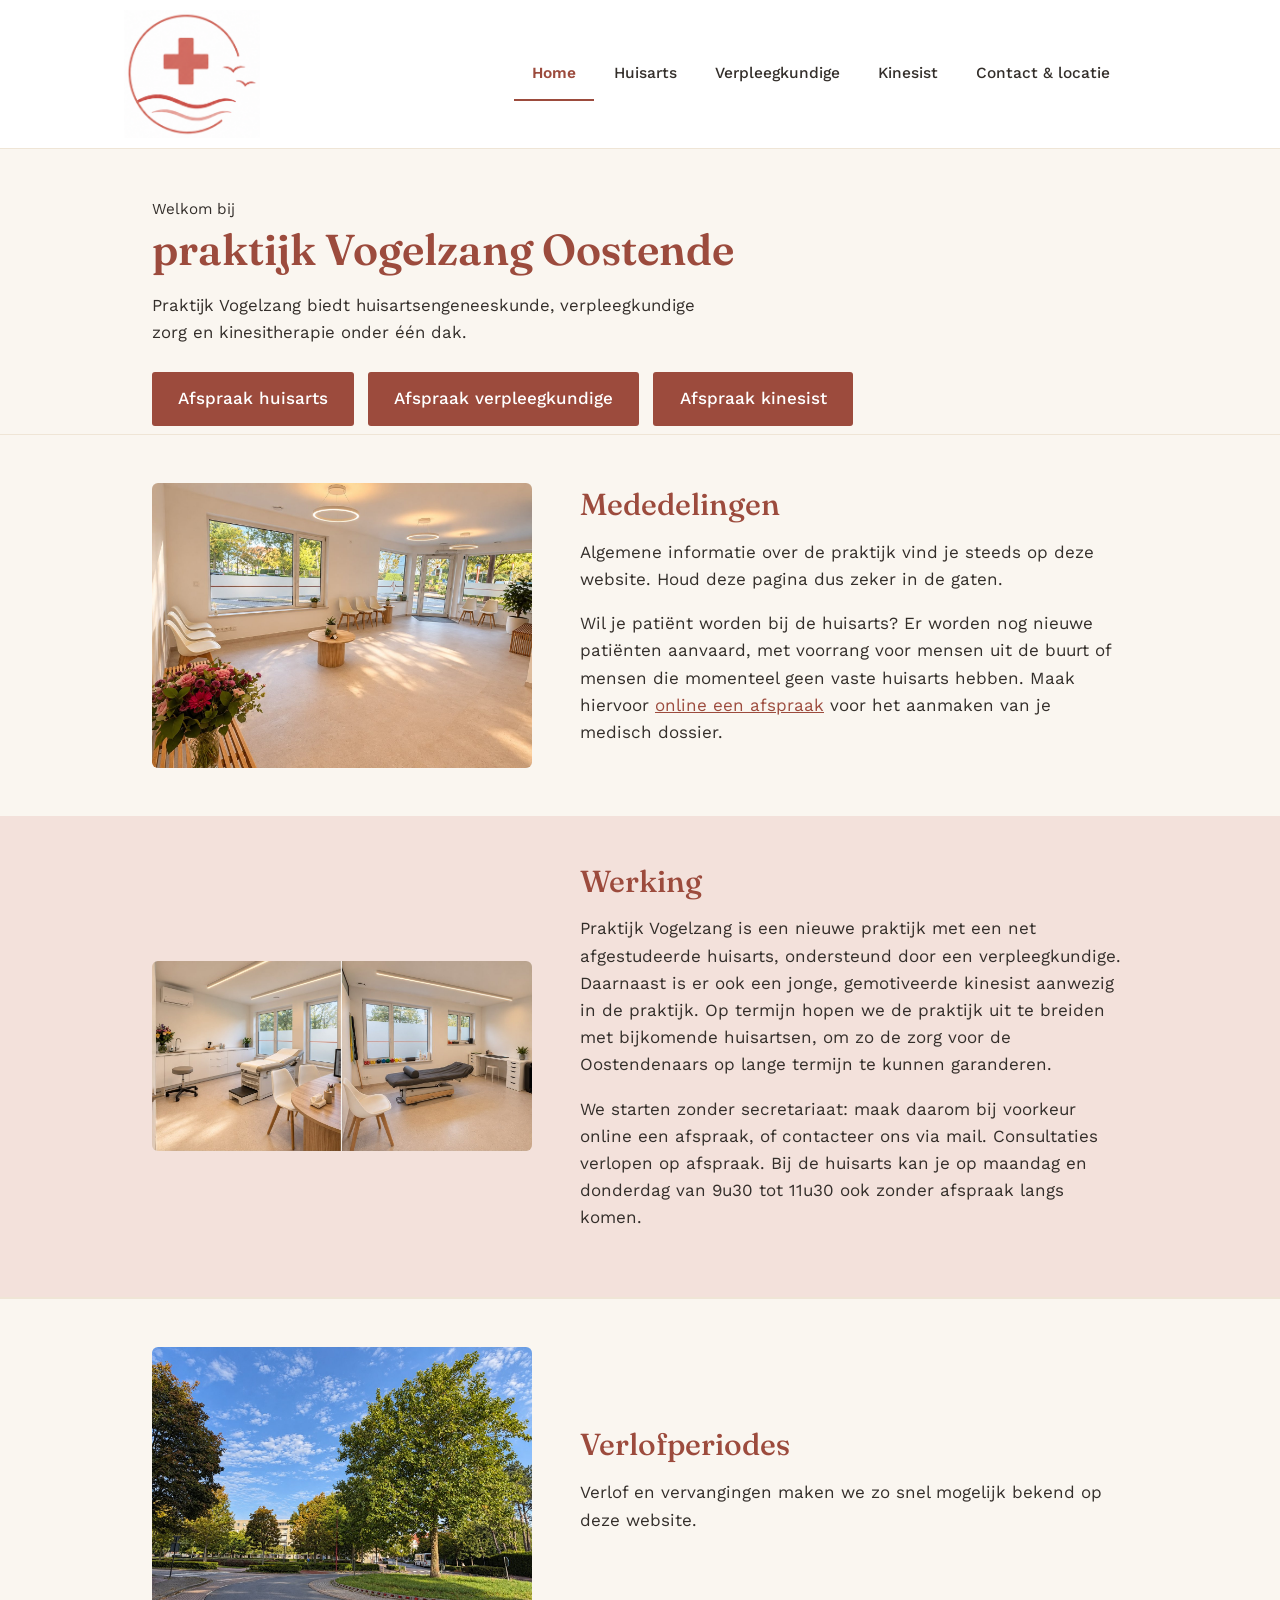
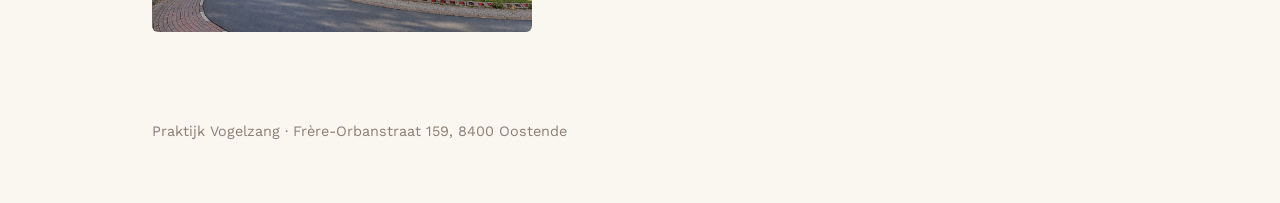
==== commit c3ba8188: "Add files via upload" ====
--- a/index.html
+++ b/index.html
@@ -80,9 +80,8 @@
 
   <section class="block tinted">
     <div class="wrap section-photo-row">
-      <figure class="photo-placeholder section-photo">
-        <img src="assets/foto-werking.jpg" alt="Praktijk Vogelzang aan het werk" onerror="this.style.display='none'; this.parentElement.classList.add('empty'); this.nextElementSibling.textContent='Foto volgt — plaats hier assets/foto-werking.jpg';">
-        <figcaption>Werking</figcaption>
+      <figure class="photo-placeholder section-photo wide-photo">
+        <img src="assets/foto-werking.jpg" alt="Consultatiekamer van de huisarts en behandelruimte van de kinesist" onerror="this.style.display='none'; this.parentElement.classList.add('empty'); this.nextElementSibling.textContent='Foto volgt';">
       </figure>
       <div>
         <h2>Werking</h2>
--- a/style.css
+++ b/style.css
@@ -158,8 +158,8 @@
 
 .section-photo-row {
   display: grid;
-  grid-template-columns: 300px 1fr;
-  gap: 40px;
+  grid-template-columns: 380px 1fr;
+  gap: 48px;
   align-items: center;
 }
 .section-photo {
@@ -168,7 +168,7 @@
 }
 @media (max-width: 760px) {
   .section-photo-row { grid-template-columns: 1fr; }
-  .section-photo { max-width: 320px; }
+  .section-photo { max-width: 100%; }
 }
 
 .photo-row {
@@ -484,3 +484,5 @@
 
 .info-grid.contact-grid { grid-template-columns: 1.3fr 0.7fr; }
 @media (max-width: 720px) { .info-grid.contact-grid { grid-template-columns: 1fr; } }
+
+.section-photo.wide-photo { aspect-ratio: 2 / 1; }
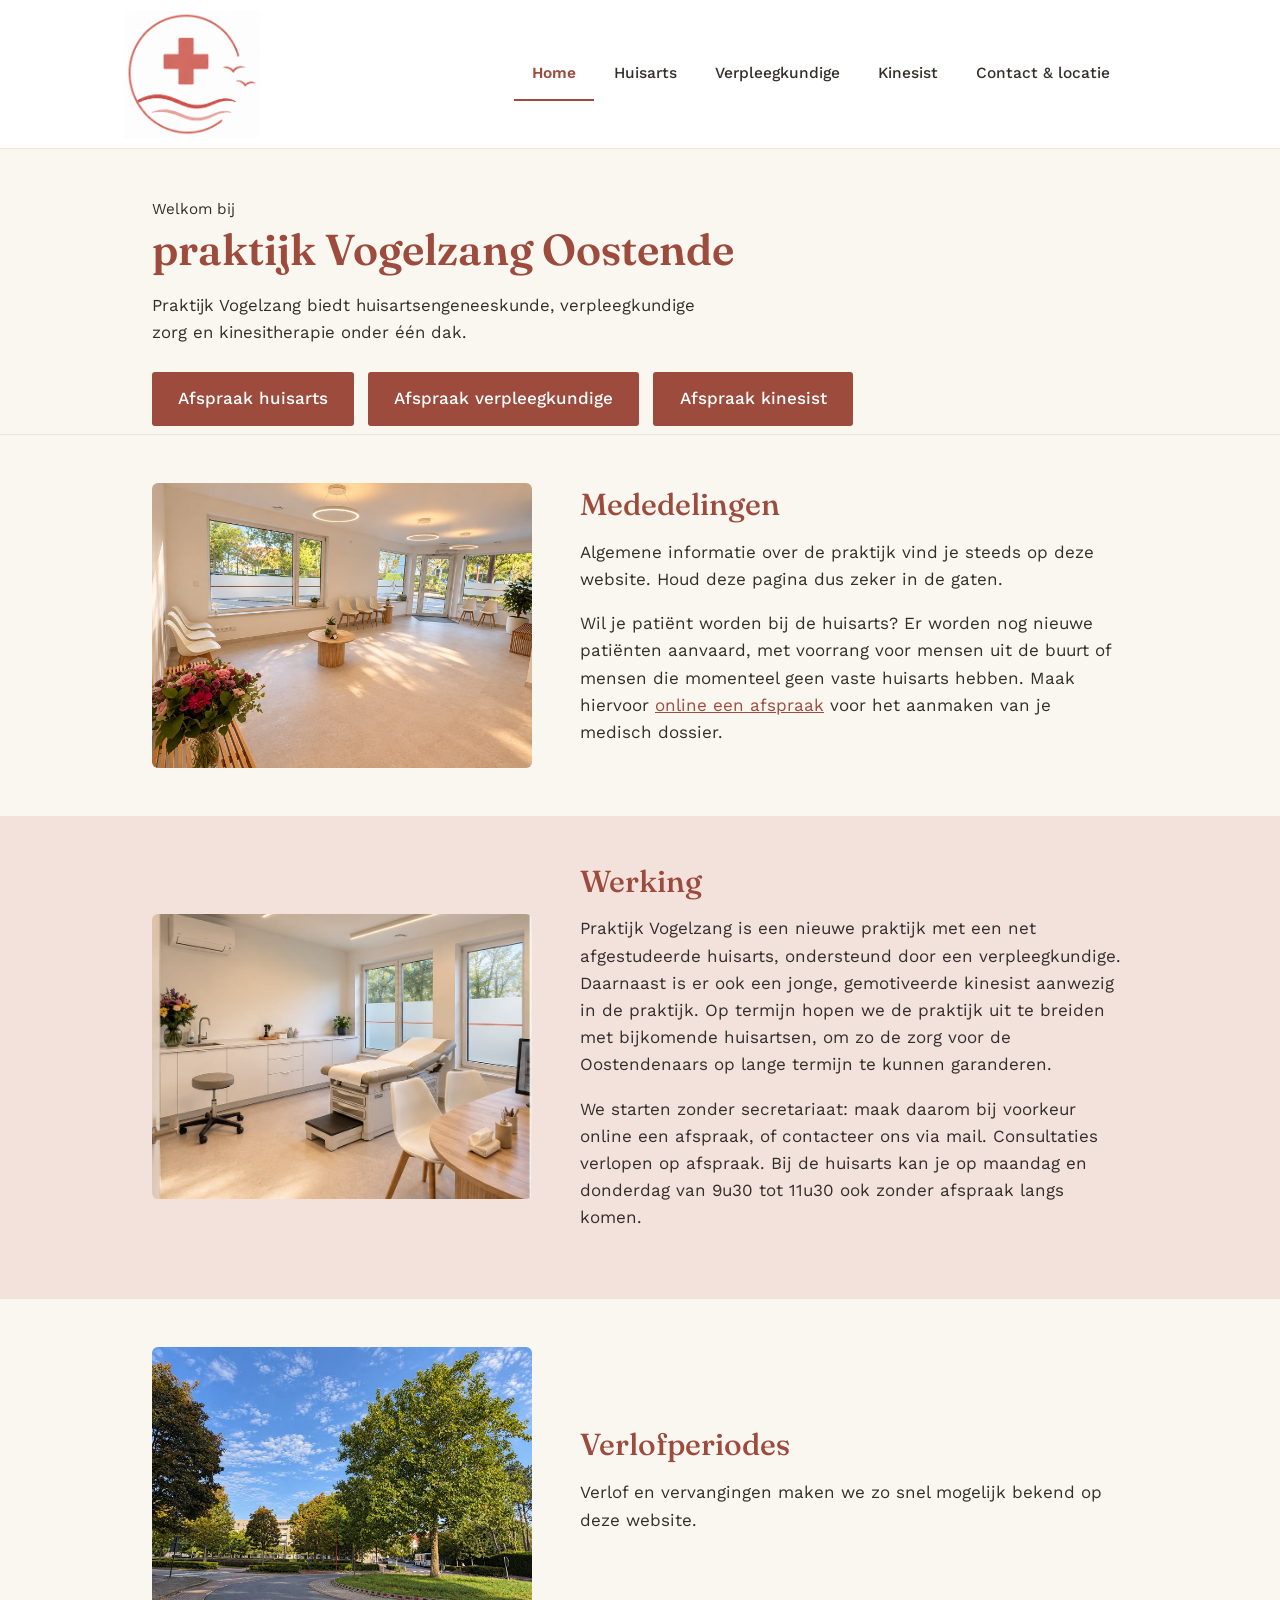
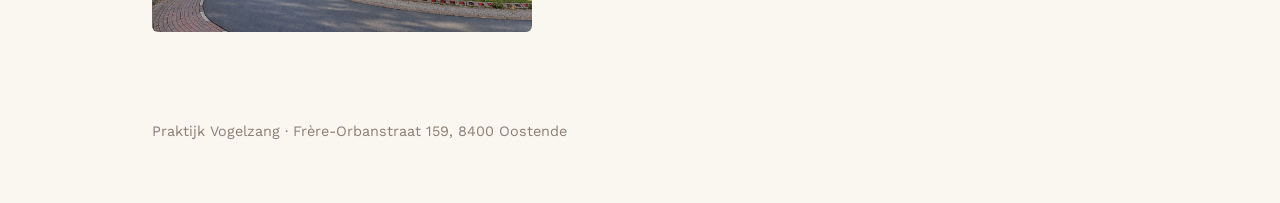
==== commit 03e6cc62: "Add files via upload" ====
--- a/index.html
+++ b/index.html
@@ -80,7 +80,7 @@
 
   <section class="block tinted">
     <div class="wrap section-photo-row">
-      <figure class="photo-placeholder section-photo wide-photo">
+      <figure class="photo-placeholder section-photo">
         <img src="assets/foto-werking.jpg" alt="Consultatiekamer van de huisarts en behandelruimte van de kinesist" onerror="this.style.display='none'; this.parentElement.classList.add('empty'); this.nextElementSibling.textContent='Foto volgt';">
       </figure>
       <div>
--- a/style.css
+++ b/style.css
@@ -484,5 +484,3 @@
 
 .info-grid.contact-grid { grid-template-columns: 1.3fr 0.7fr; }
 @media (max-width: 720px) { .info-grid.contact-grid { grid-template-columns: 1fr; } }
-
-.section-photo.wide-photo { aspect-ratio: 2 / 1; }
